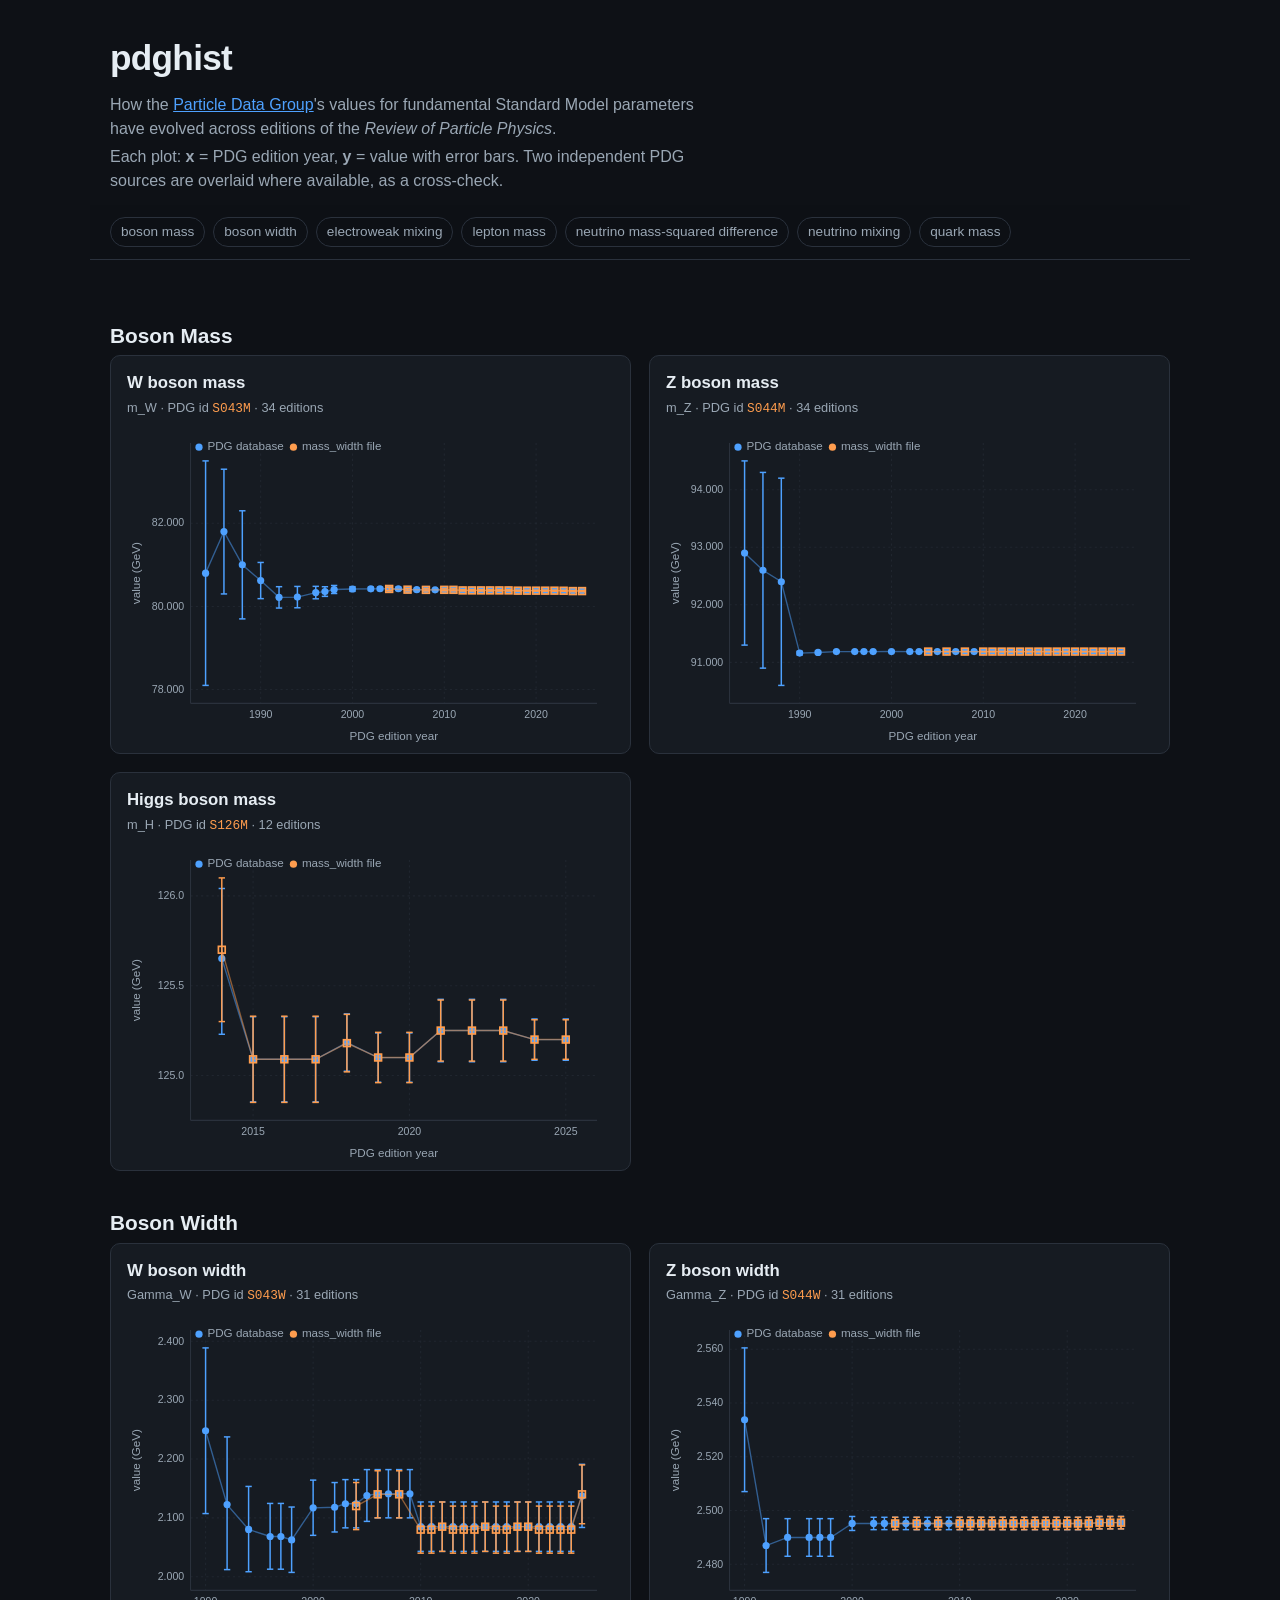
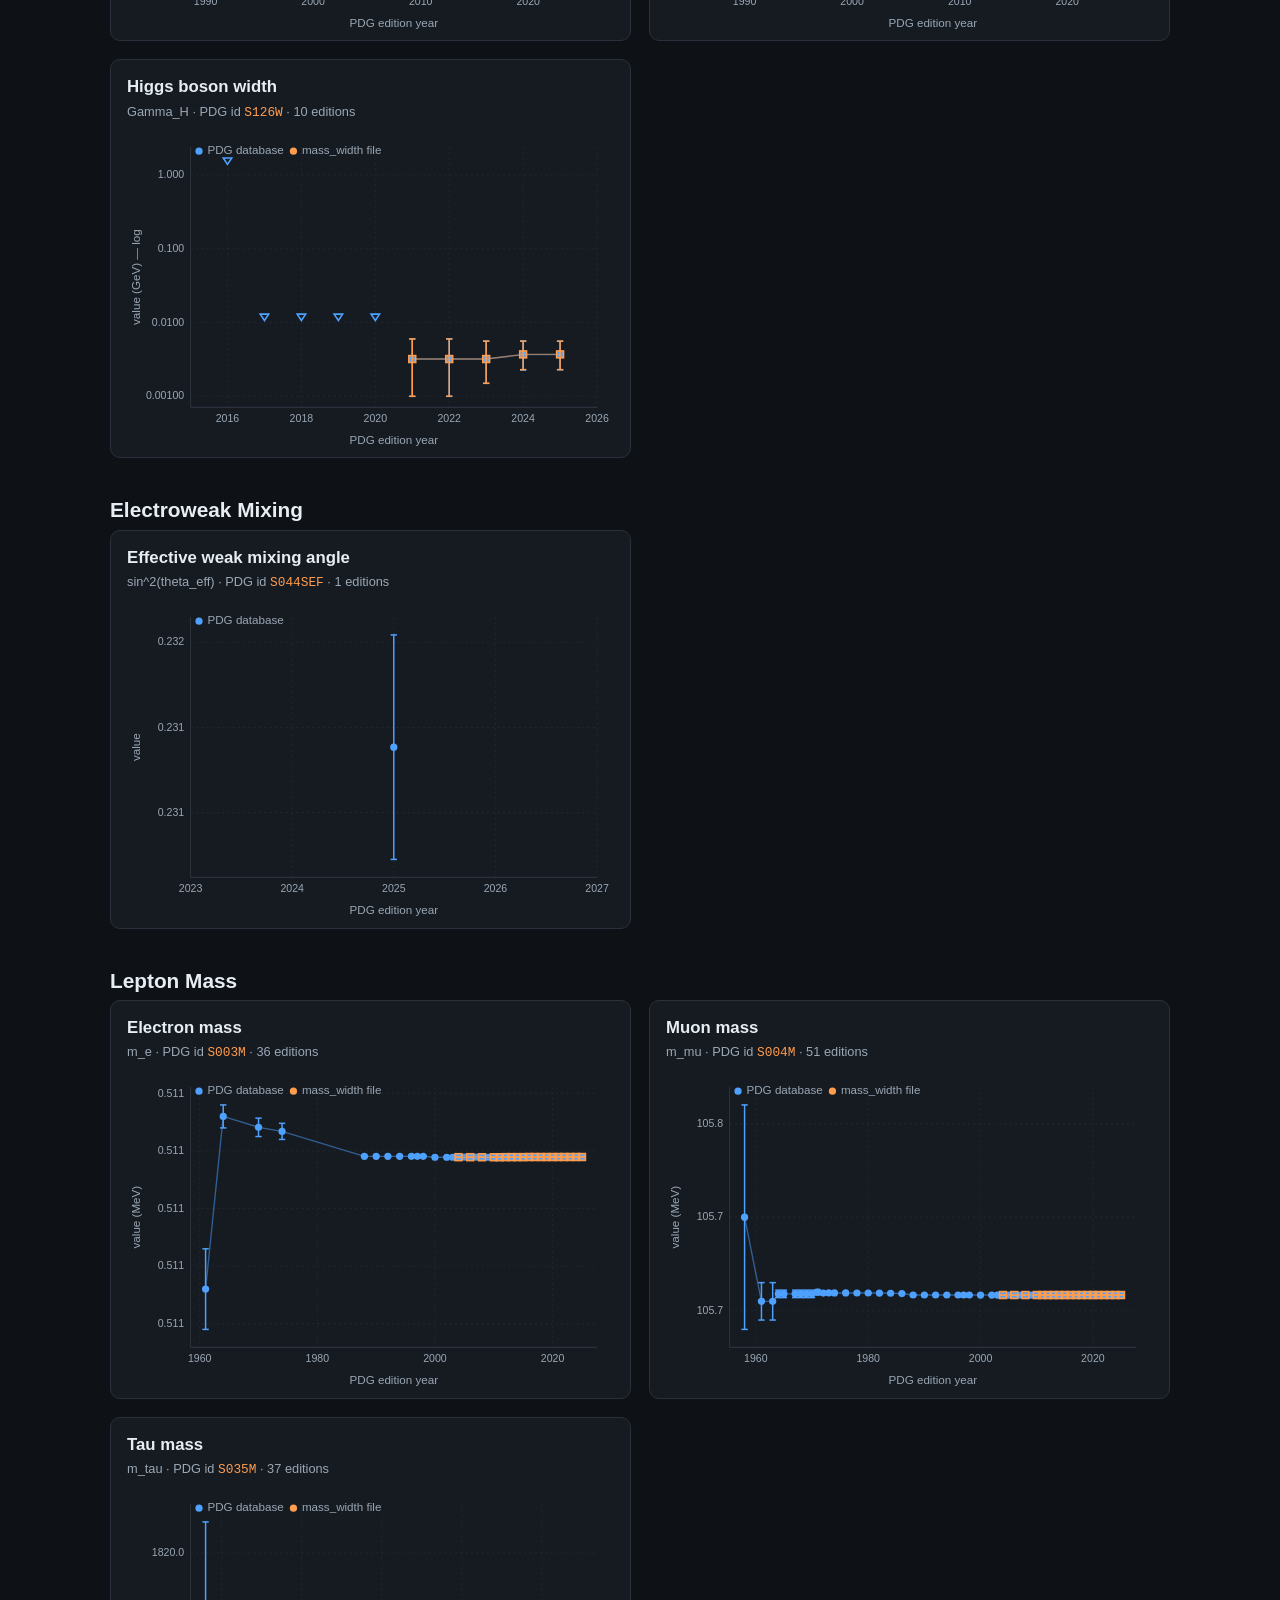
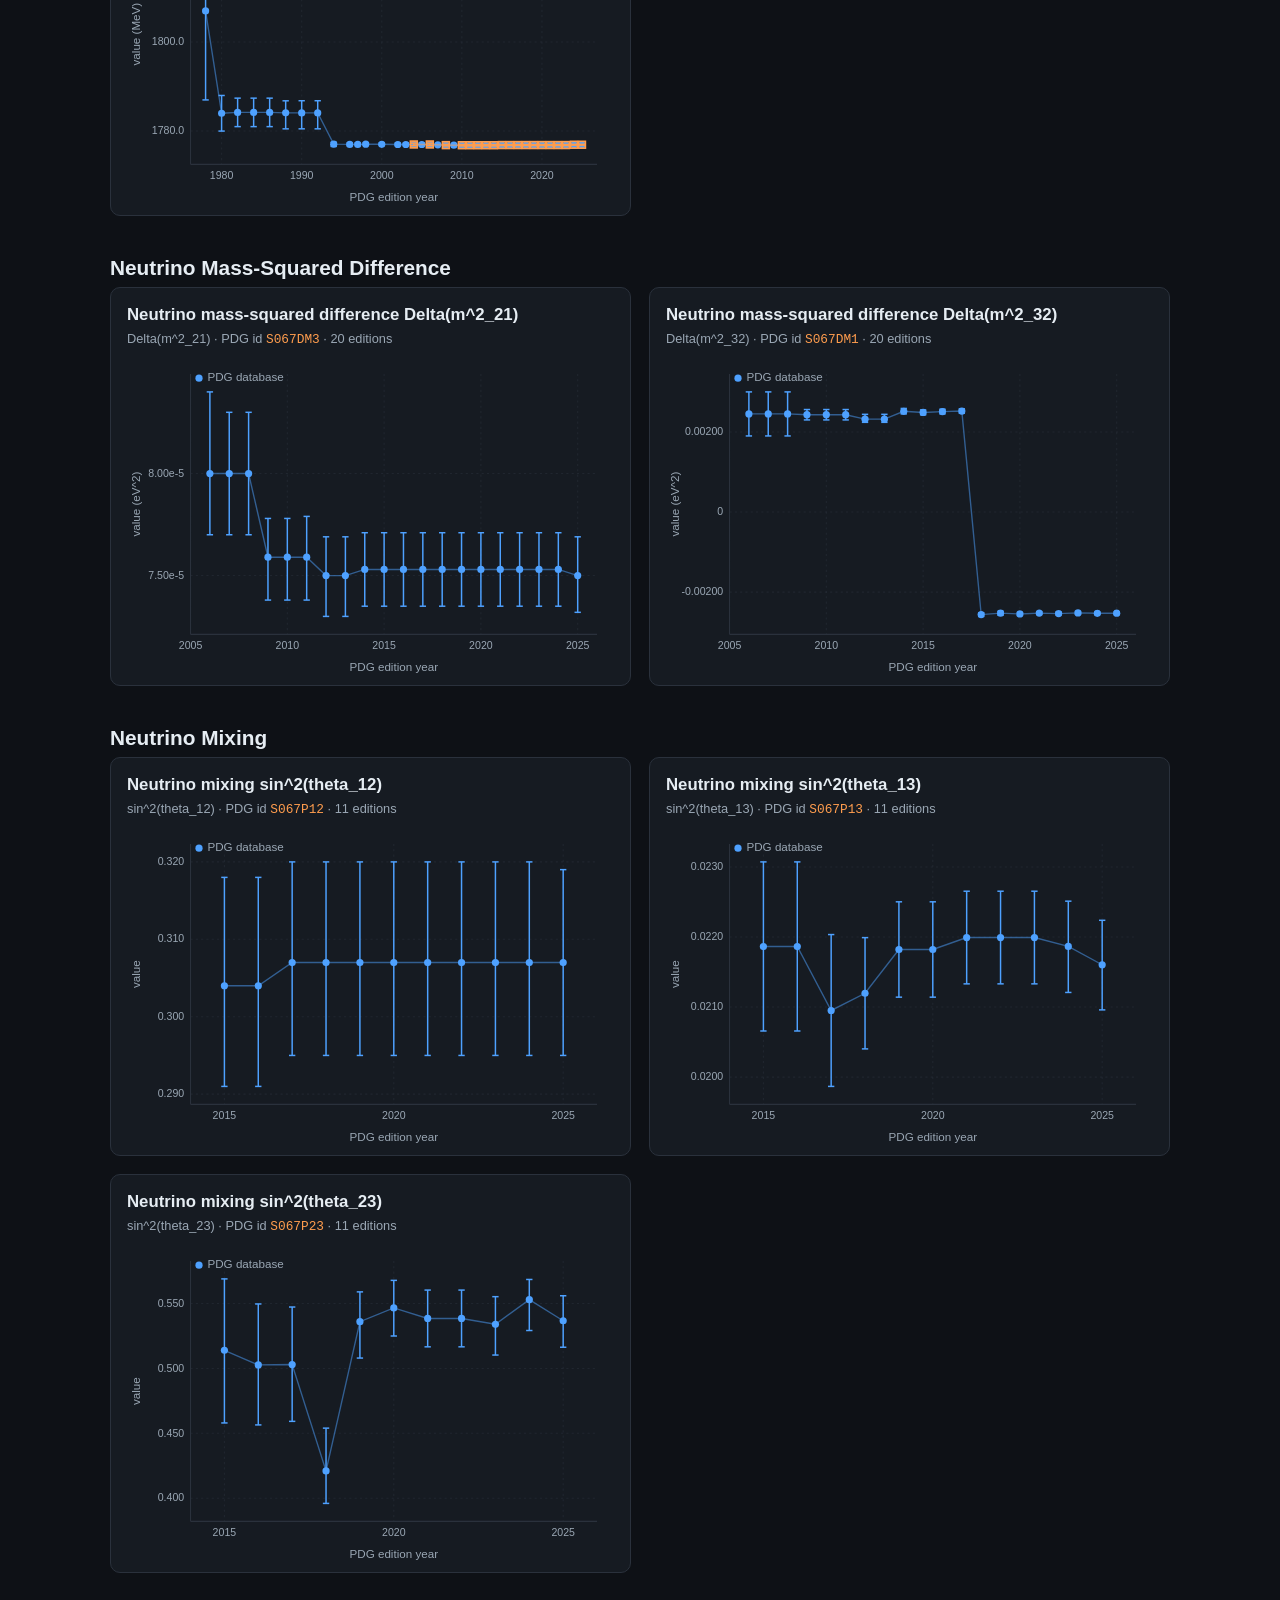
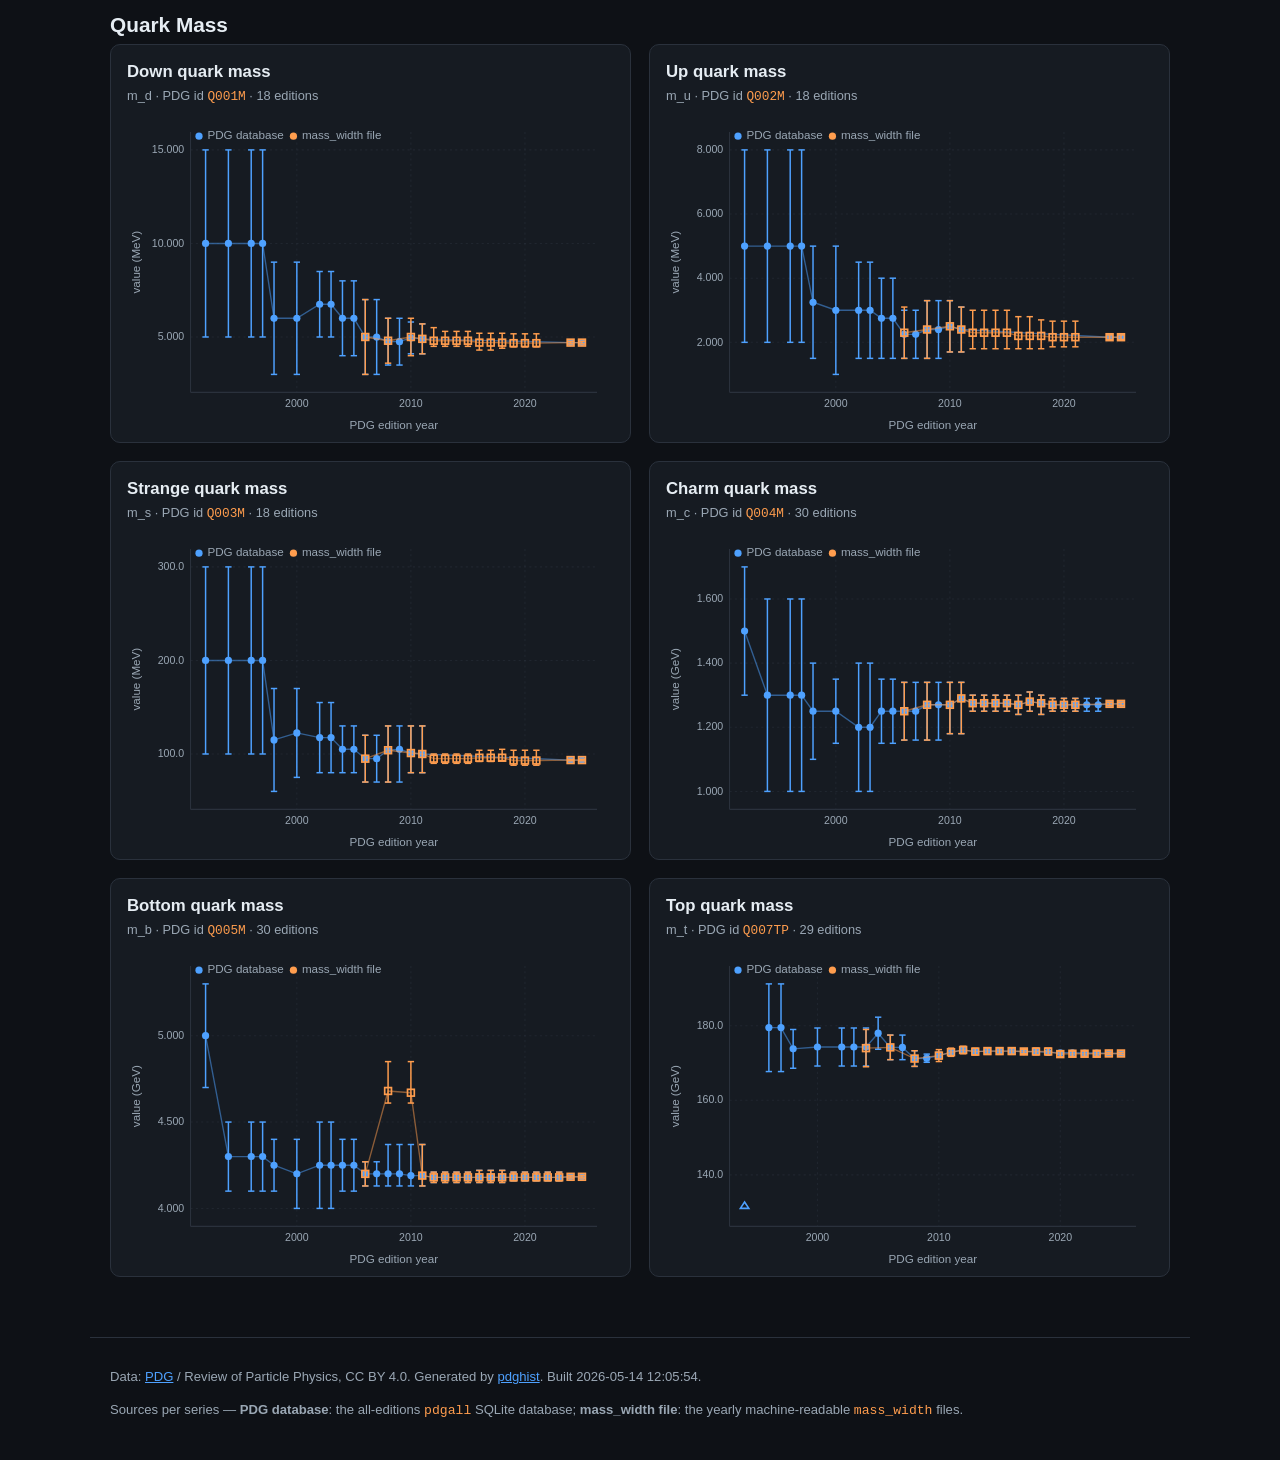
==== docs/index.html @ ac5e5c04 "Initial commit: PDG Standard Model parameter history site Tracks how the Particle Data Group's headl" ====
<!DOCTYPE html>
<html lang="en">
<head>
<meta charset="utf-8">
<meta name="viewport" content="width=device-width, initial-scale=1">
<title>pdghist &mdash; History of PDG Standard Model parameters</title>
<meta name="description" content="How the Particle Data Group's measured values of Standard Model masses and parameters have evolved, edition by edition.">
<link rel="stylesheet" href="style.css">
</head>
<body>
<header>
  <h1>pdghist</h1>
  <p class="tagline">How the <a href="https://pdg.lbl.gov/">Particle Data Group</a>'s
  values for fundamental Standard Model parameters have evolved across editions
  of the <em>Review of Particle Physics</em>.</p>
  <p class="tagline">Each plot: <strong>x</strong> = PDG edition year,
  <strong>y</strong> = value with error bars. Two independent PDG sources are
  overlaid where available, as a cross-check.</p>
</header>

<nav id="nav"></nav>

<main id="plots">
  <p class="loading">Loading data&hellip;</p>
</main>

<footer>
  <p>Data: <a href="https://pdg.lbl.gov/">PDG</a> / Review of Particle Physics,
  CC&nbsp;BY&nbsp;4.0. Generated by
  <a href="https://github.com/">pdghist</a>. <span id="generated"></span></p>
  <p>Sources per series &mdash; <strong>PDG database</strong>: the all-editions
  <code>pdgall</code> SQLite database; <strong>mass_width file</strong>: the
  yearly machine-readable <code>mass_width</code> files.</p>
</footer>

<script src="app.js"></script>
</body>
</html>
---- docs/style.css ----
:root {
  --bg: #0e1116;
  --panel: #161b22;
  --border: #2a313c;
  --fg: #e6edf3;
  --muted: #9aa7b4;
  --accent: #4ea1ff;
  --accent2: #ff9d4e;
}
* { box-sizing: border-box; }
body {
  margin: 0;
  font-family: -apple-system, BlinkMacSystemFont, "Segoe UI", Roboto, Helvetica, Arial, sans-serif;
  background: var(--bg);
  color: var(--fg);
  line-height: 1.5;
}
a { color: var(--accent); }
header, nav, main, footer { max-width: 1100px; margin: 0 auto; padding: 0 20px; }
header { padding-top: 32px; padding-bottom: 8px; }
h1 { font-size: 2.2rem; margin: 0 0 8px; letter-spacing: -0.02em; }
.tagline { color: var(--muted); margin: 4px 0; max-width: 70ch; }

nav {
  position: sticky; top: 0; z-index: 10;
  background: rgba(14,17,22,0.92);
  backdrop-filter: blur(6px);
  padding-top: 12px; padding-bottom: 12px;
  border-bottom: 1px solid var(--border);
  display: flex; flex-wrap: wrap; gap: 8px;
}
nav a {
  font-size: 0.85rem; text-decoration: none;
  padding: 4px 10px; border: 1px solid var(--border);
  border-radius: 999px; color: var(--muted);
}
nav a:hover { color: var(--fg); border-color: var(--accent); }

main { padding-top: 24px; padding-bottom: 48px; }
.loading { color: var(--muted); }

.category { margin: 36px 0 12px; }
.category h2 {
  font-size: 1.3rem; margin: 0 0 4px;
  text-transform: capitalize;
}
.grid {
  display: grid;
  grid-template-columns: repeat(auto-fill, minmax(420px, 1fr));
  gap: 18px;
}
.card {
  background: var(--panel);
  border: 1px solid var(--border);
  border-radius: 10px;
  padding: 14px 16px 10px;
}
.card h3 { margin: 0; font-size: 1.05rem; }
.card .meta { color: var(--muted); font-size: 0.8rem; margin: 2px 0 8px; }
.card .meta code { color: var(--accent2); }
svg { display: block; width: 100%; height: auto; overflow: visible; }
.axis { stroke: var(--border); stroke-width: 1; }
.grid-line { stroke: var(--border); stroke-width: 1; stroke-dasharray: 2 3; opacity: 0.5; }
.tick-label { fill: var(--muted); font-size: 10px; }
.axis-title { fill: var(--muted); font-size: 11px; }
.errbar { stroke-width: 1.4; }
.legend { font-size: 11px; fill: var(--muted); }

.tooltip {
  position: fixed; pointer-events: none;
  background: #000; color: var(--fg);
  border: 1px solid var(--border); border-radius: 6px;
  padding: 6px 9px; font-size: 12px; z-index: 50;
  opacity: 0; transition: opacity 0.08s;
  white-space: nowrap;
}
footer {
  border-top: 1px solid var(--border);
  padding-top: 16px; padding-bottom: 40px;
  color: var(--muted); font-size: 0.82rem;
}
footer code { color: var(--accent2); }
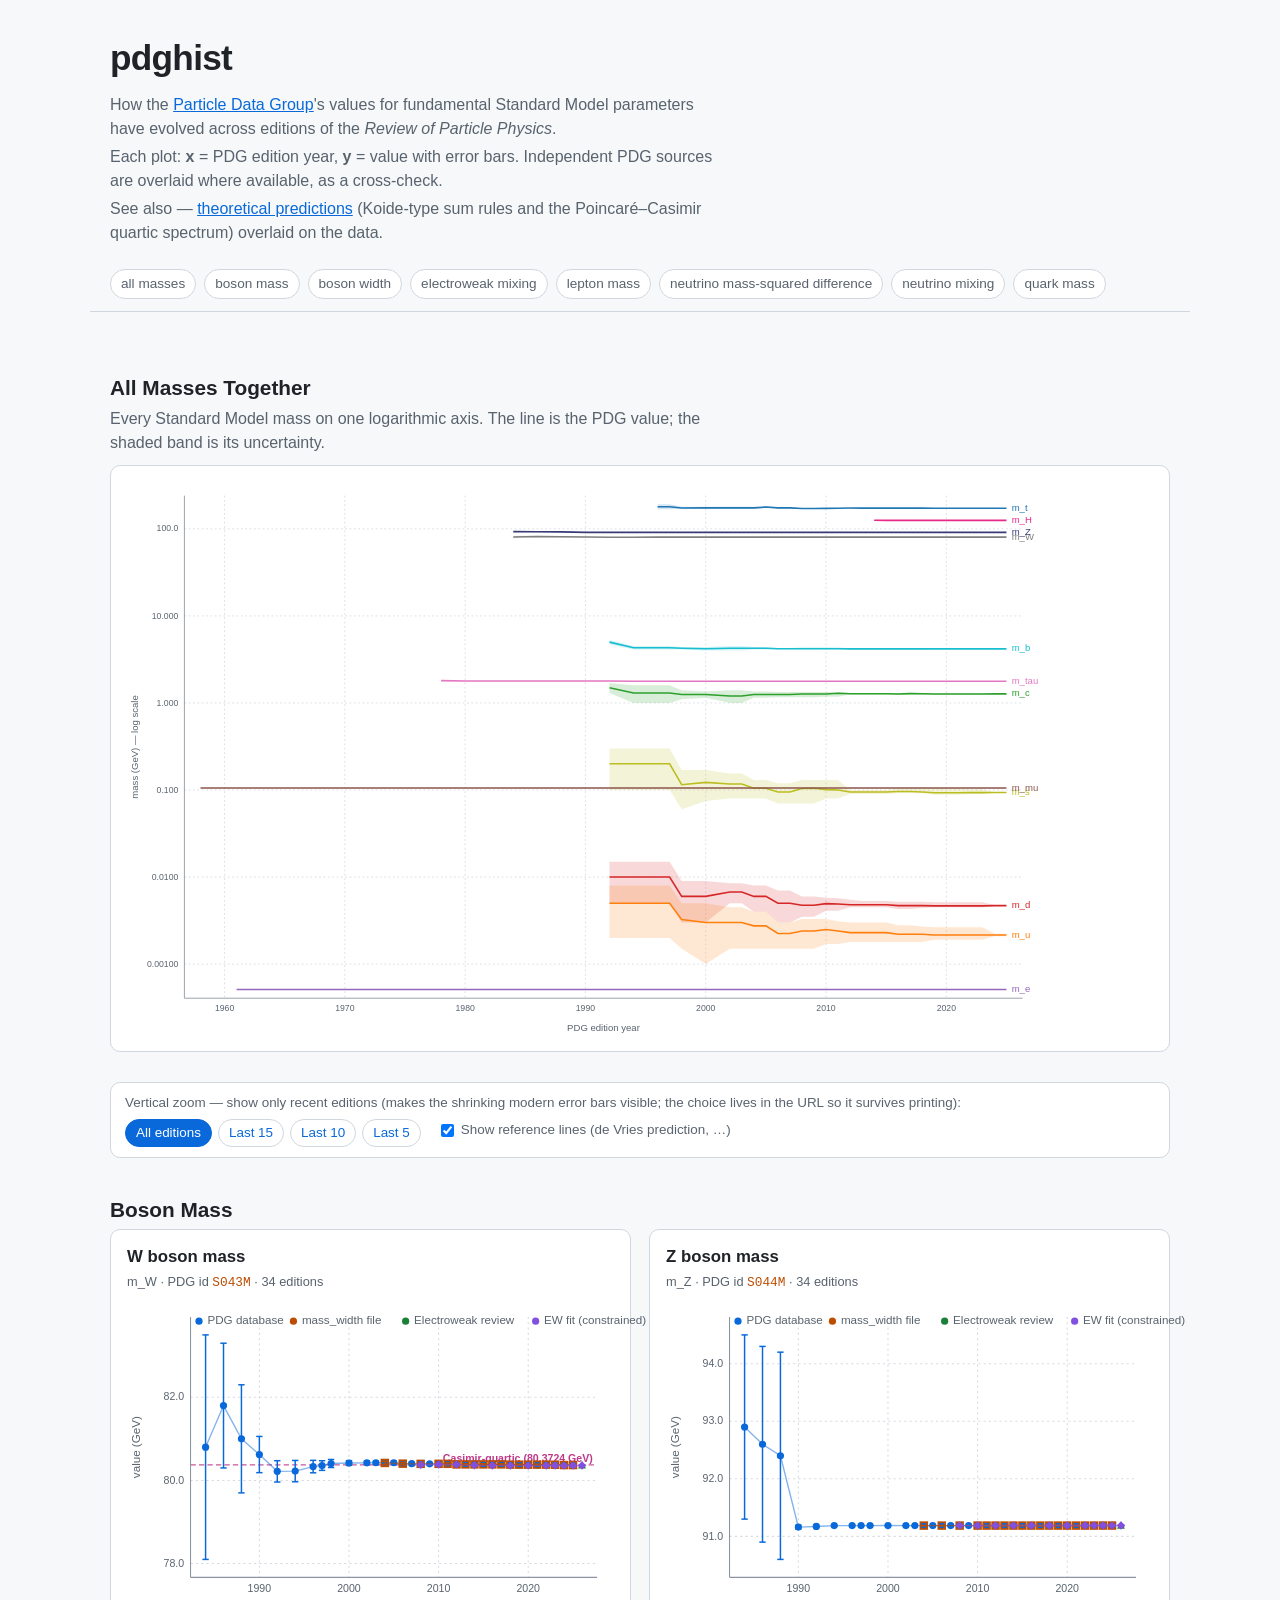
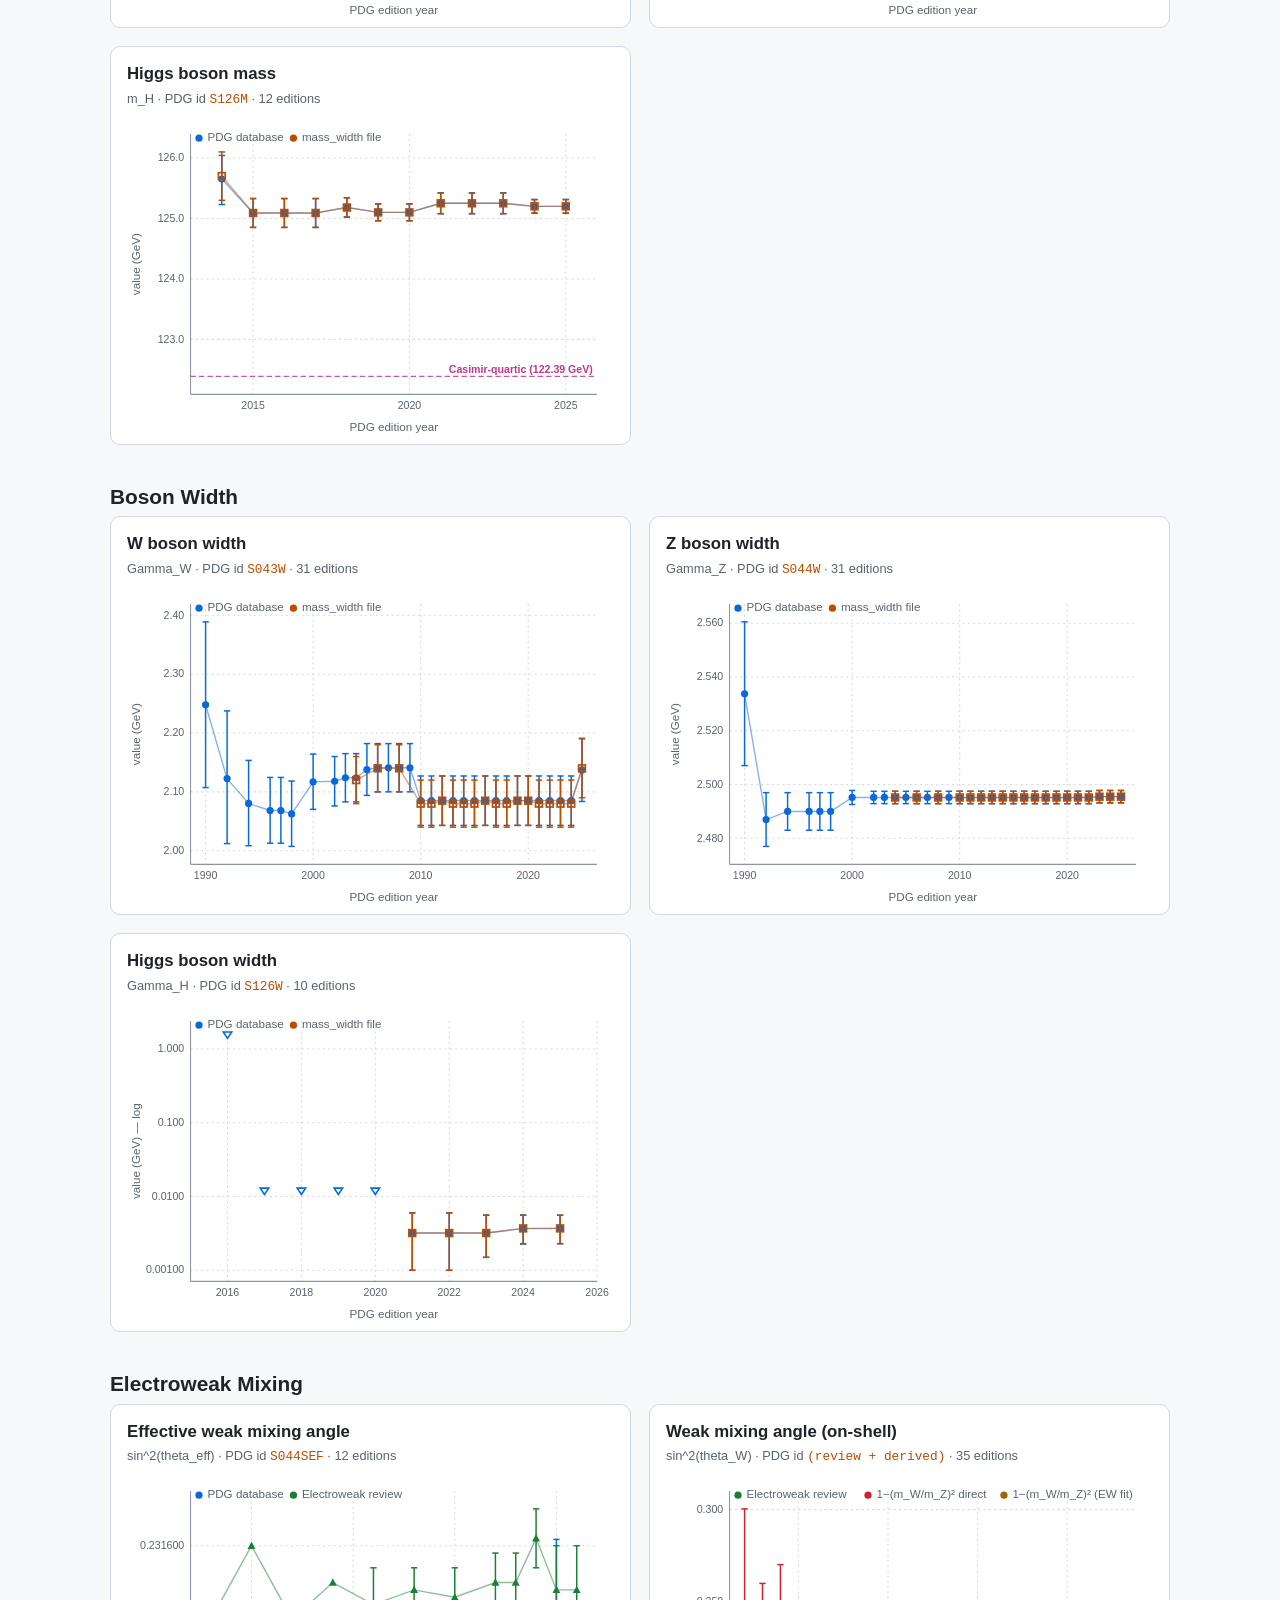
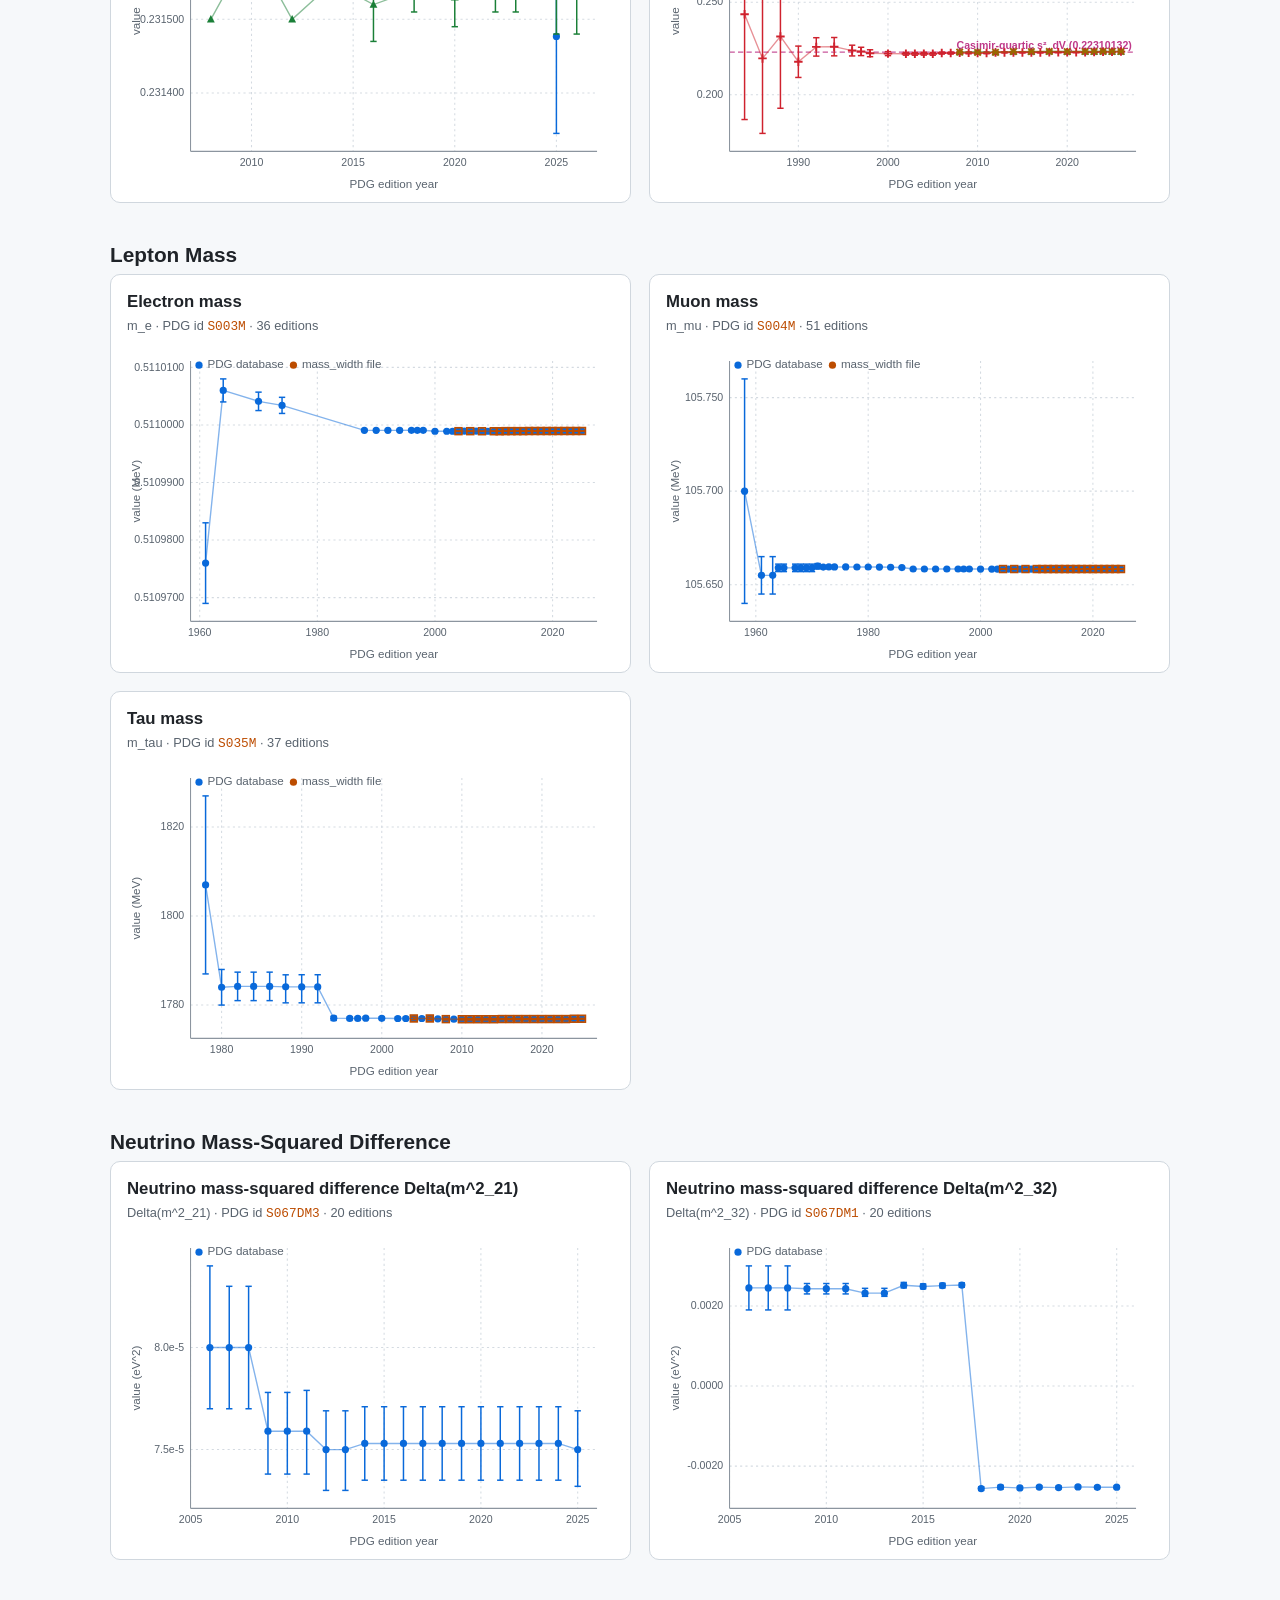
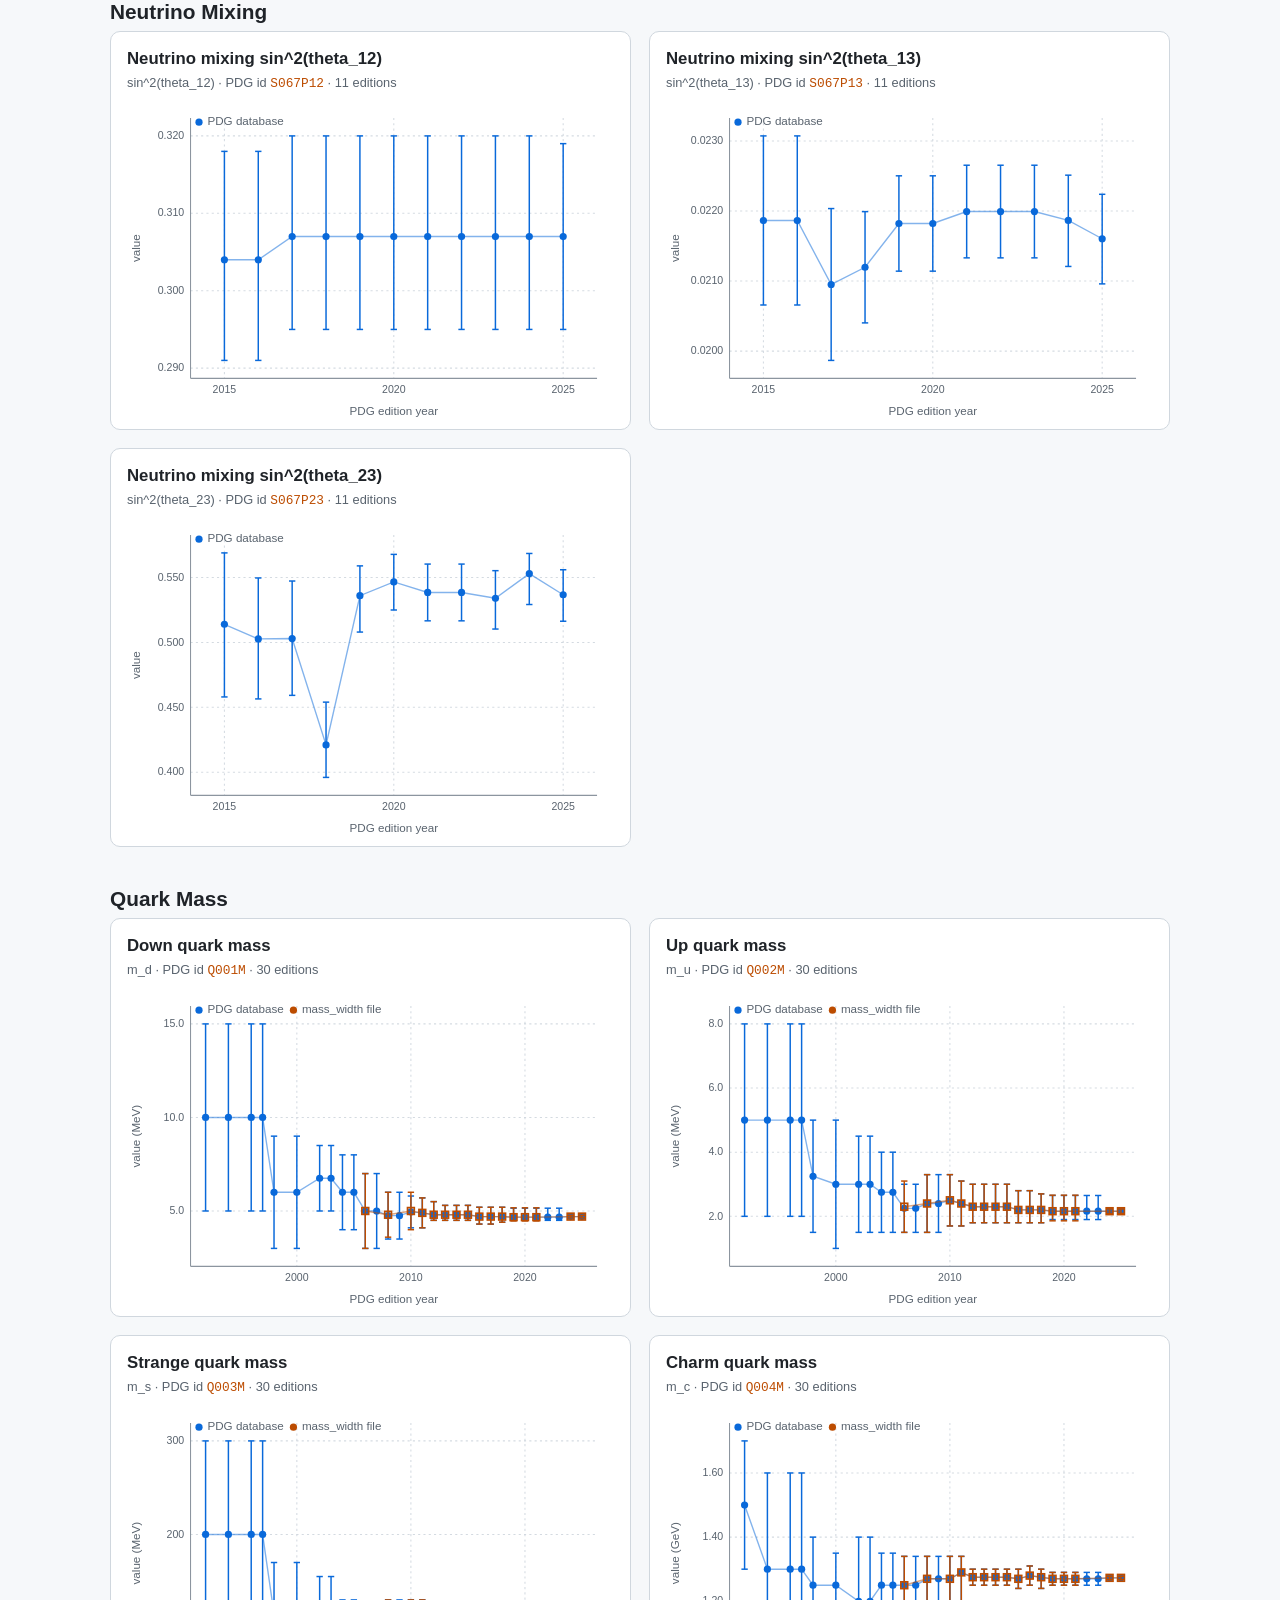
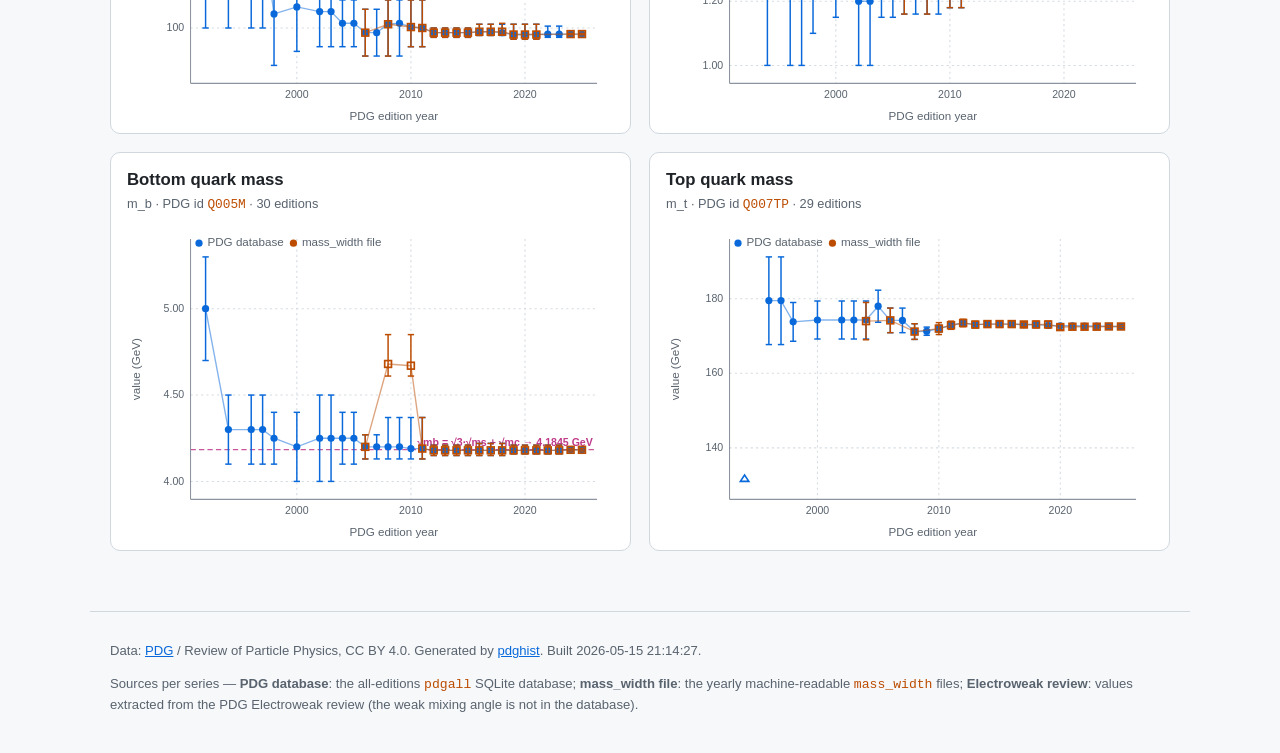
==== commit 5d5d6039: "Add 2026 preview, EW review scraping, predictions page - Backfill u/d/s quark masses 2012-2023 via l" ====
--- a/docs/index.html
+++ b/docs/index.html
@@ -5,7 +5,7 @@
 <meta name="viewport" content="width=device-width, initial-scale=1">
 <title>pdghist &mdash; History of PDG Standard Model parameters</title>
 <meta name="description" content="How the Particle Data Group's measured values of Standard Model masses and parameters have evolved, edition by edition.">
-<link rel="stylesheet" href="style.css">
+<link rel="stylesheet" href="style.css?v=2026-05-15c">
 </head>
 <body>
 <header>
@@ -14,14 +14,35 @@
   values for fundamental Standard Model parameters have evolved across editions
   of the <em>Review of Particle Physics</em>.</p>
   <p class="tagline">Each plot: <strong>x</strong> = PDG edition year,
-  <strong>y</strong> = value with error bars. Two independent PDG sources are
+  <strong>y</strong> = value with error bars. Independent PDG sources are
   overlaid where available, as a cross-check.</p>
+  <p class="tagline">See also &mdash;
+    <a href="predictions.html">theoretical predictions</a> (Koide-type
+    sum rules and the Poincar&eacute;&ndash;Casimir quartic spectrum)
+    overlaid on the data.</p>
 </header>
 
 <nav id="nav"></nav>
 
-<main id="plots">
-  <p class="loading">Loading data&hellip;</p>
+<main>
+  <section id="global-section" class="category">
+    <h2>All masses together</h2>
+    <p class="tagline">Every Standard Model mass on one logarithmic axis. The
+    line is the PDG value; the shaded band is its uncertainty.</p>
+    <div id="global" class="global-wrap"></div>
+  </section>
+
+  <div id="zoom-bar">
+    <span class="zoom-label">Vertical zoom &mdash; show only recent editions
+    (makes the shrinking modern error bars visible; the choice lives in the URL
+    so it survives printing):</span>
+    <span id="zoom-links"></span>
+    <span id="annotation-toggle" class="ann-toggle"></span>
+  </div>
+
+  <div id="plots">
+    <p class="loading">Loading data&hellip;</p>
+  </div>
 </main>
 
 <footer>
@@ -30,9 +51,11 @@
   <a href="https://github.com/">pdghist</a>. <span id="generated"></span></p>
   <p>Sources per series &mdash; <strong>PDG database</strong>: the all-editions
   <code>pdgall</code> SQLite database; <strong>mass_width file</strong>: the
-  yearly machine-readable <code>mass_width</code> files.</p>
+  yearly machine-readable <code>mass_width</code> files;
+  <strong>Electroweak review</strong>: values extracted from the PDG
+  Electroweak review (the weak mixing angle is not in the database).</p>
 </footer>
 
-<script src="app.js"></script>
+<script src="app.js?v=2026-05-15c"></script>
 </body>
 </html>
--- a/docs/style.css
+++ b/docs/style.css
@@ -1,11 +1,12 @@
 :root {
-  --bg: #0e1116;
-  --panel: #161b22;
-  --border: #2a313c;
-  --fg: #e6edf3;
-  --muted: #9aa7b4;
-  --accent: #4ea1ff;
-  --accent2: #ff9d4e;
+  --bg: #f6f8fa;
+  --panel: #ffffff;
+  --border: #d0d7de;
+  --fg: #1f2328;
+  --muted: #59636e;
+  --accent: #0969da;
+  --accent2: #bc4c00;
+  --accent3: #1a7f37;
 }
 * { box-sizing: border-box; }
 body {
@@ -23,7 +24,7 @@
 
 nav {
   position: sticky; top: 0; z-index: 10;
-  background: rgba(14,17,22,0.92);
+  background: rgba(246,248,250,0.92);
   backdrop-filter: blur(6px);
   padding-top: 12px; padding-bottom: 12px;
   border-bottom: 1px solid var(--border);
@@ -33,6 +34,7 @@
   font-size: 0.85rem; text-decoration: none;
   padding: 4px 10px; border: 1px solid var(--border);
   border-radius: 999px; color: var(--muted);
+  background: var(--panel);
 }
 nav a:hover { color: var(--fg); border-color: var(--accent); }
 
@@ -59,17 +61,77 @@
 .card .meta { color: var(--muted); font-size: 0.8rem; margin: 2px 0 8px; }
 .card .meta code { color: var(--accent2); }
 svg { display: block; width: 100%; height: auto; overflow: visible; }
-.axis { stroke: var(--border); stroke-width: 1; }
-.grid-line { stroke: var(--border); stroke-width: 1; stroke-dasharray: 2 3; opacity: 0.5; }
+.axis { stroke: #8c959f; stroke-width: 1; }
+.grid-line { stroke: var(--border); stroke-width: 1; stroke-dasharray: 2 3; opacity: 0.9; }
 .tick-label { fill: var(--muted); font-size: 10px; }
 .axis-title { fill: var(--muted); font-size: 11px; }
 .errbar { stroke-width: 1.4; }
 .legend { font-size: 11px; fill: var(--muted); }
+.annotation-label { font-size: 10px; font-weight: 600; }
+
+.pred-table {
+  width: 100%; border-collapse: collapse;
+  font-size: 0.92rem; margin: 12px 0 24px;
+  background: var(--panel);
+  border: 1px solid var(--border); border-radius: 10px;
+  overflow: hidden;
+}
+.pred-table th, .pred-table td {
+  padding: 8px 12px; border-bottom: 1px solid var(--border);
+  text-align: left; vertical-align: top;
+}
+.pred-table th {
+  background: #eaeef2; font-weight: 600; color: var(--fg);
+}
+.pred-table tr:last-child td { border-bottom: none; }
+.pred-table td.num { font-variant-numeric: tabular-nums;
+  font-family: ui-monospace, SFMono-Regular, Menlo, Monaco, monospace; }
+.hint { color: var(--muted); font-style: italic; font-size: 0.9em; }
+
+/* global all-masses figure */
+.global-wrap {
+  background: var(--panel);
+  border: 1px solid var(--border);
+  border-radius: 10px;
+  padding: 14px 16px;
+  margin-top: 10px;
+}
+.global-label { font-size: 11px; }
+.global-band { stroke: none; }
+
+/* vertical-zoom control bar */
+#zoom-bar {
+  margin: 30px 0 6px;
+  padding: 10px 14px;
+  background: var(--panel);
+  border: 1px solid var(--border);
+  border-radius: 10px;
+  font-size: 0.84rem;
+  display: flex; flex-wrap: wrap; gap: 6px 12px; align-items: baseline;
+}
+.zoom-label { color: var(--muted); }
+#zoom-links { display: inline-flex; flex-wrap: wrap; gap: 6px; }
+#zoom-links a {
+  text-decoration: none;
+  padding: 3px 10px;
+  border: 1px solid var(--border);
+  border-radius: 999px;
+  color: var(--accent);
+}
+#zoom-links a.active {
+  background: var(--accent); color: #fff; border-color: var(--accent);
+}
+.ann-toggle {
+  display: inline-flex; gap: 4px; align-items: center;
+  color: var(--muted); padding-left: 4px;
+}
+.ann-toggle input { cursor: pointer; }
+.ann-toggle label { cursor: pointer; }
 
 .tooltip {
   position: fixed; pointer-events: none;
-  background: #000; color: var(--fg);
-  border: 1px solid var(--border); border-radius: 6px;
+  background: #1f2328; color: #fff;
+  border: 1px solid #1f2328; border-radius: 6px;
   padding: 6px 9px; font-size: 12px; z-index: 50;
   opacity: 0; transition: opacity 0.08s;
   white-space: nowrap;
@@ -80,3 +142,9 @@
   color: var(--muted); font-size: 0.82rem;
 }
 footer code { color: var(--accent2); }
+
+@media print {
+  nav { position: static; }
+  #zoom-bar { background: none; }
+  .card, .global-wrap { break-inside: avoid; }
+}
